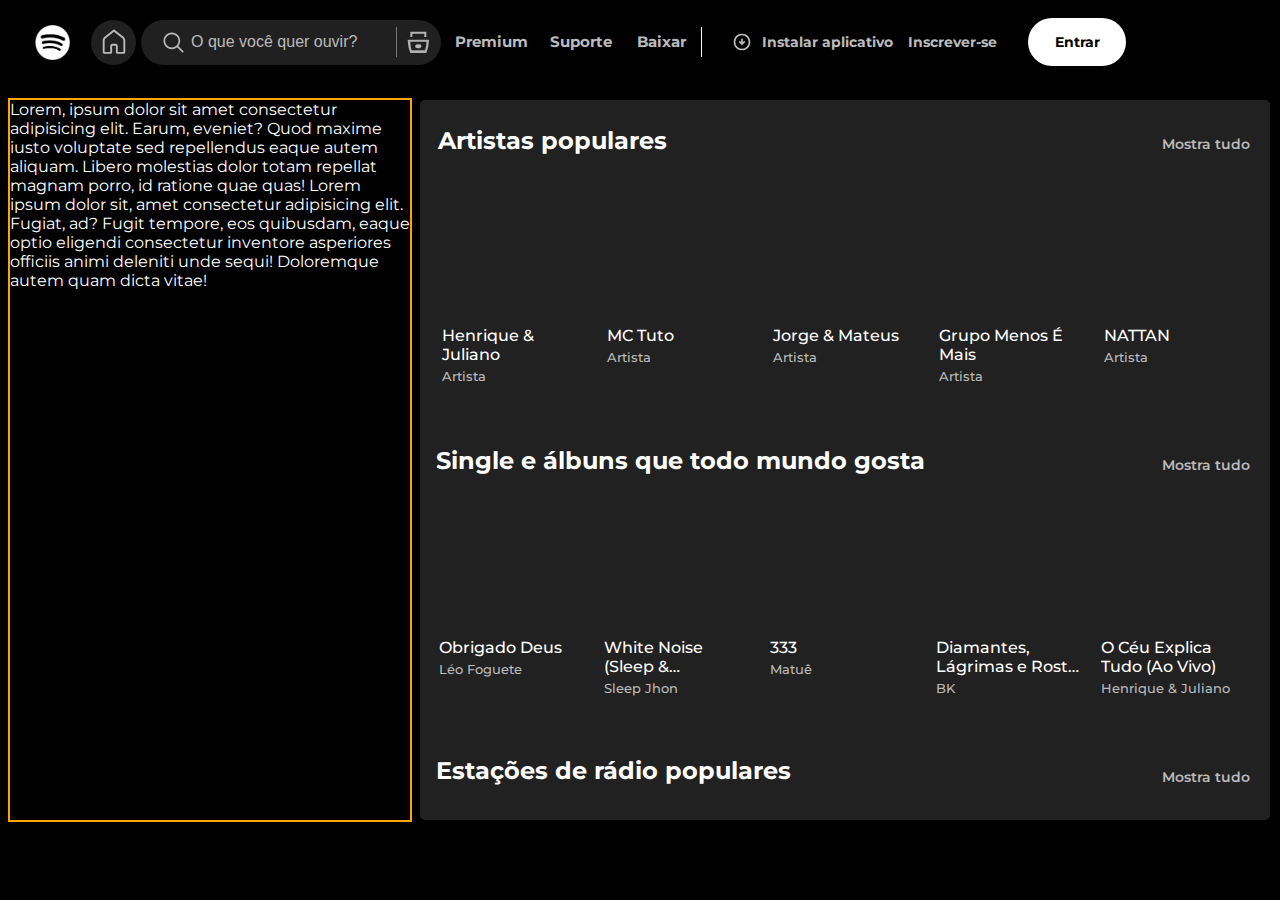
==== index.html @ e7982d40 "feat: delete the tag in header !" ====
<!DOCTYPE html>
<html lang="pt-br">
<head>
    <meta charset="UTF-8">
    <meta name="viewport" content="width=device-width, initial-scale=1.0">
    <title>Spotify Clone</title>
    <link rel="shortcut icon" href="./src/favicon/favicon.ico" type="image/x-icon">
    <link rel="stylesheet" href="./src/css/styles.css">
</head>
<body>
    <!-- <div class="desktop-warning">
        <h1>🚧 Esta página está disponível apenas para dispositivos móveis! 📱</h1>
        <p>Estamos trabalhando para trazer uma versão incrível para telas maiores. Em breve, novidades! 🔥</p>
    </div> -->
    
    <div class="loader hidden" id="loader">
        <span></span>
        <span></span>
        <span></span>
    </div>

    <header class="header" id="header">
        <div class="header_container" id="header_container">
            <div class="logo" id="logo">
                <img class="hori mobile" src="./src/img/icons/logo-spotify.png" alt="">

                    <img class="vert desktop" src="./src/img/icons/logo-landscape.png" alt="">
                <!-- <a href="" id="logo-1">
                    
                </a> -->
            </div>

            <div class="container-2" id="container-2">
                    <div class="mobile search " id="search">
                        <img src="./src/img/icons/search.svg" alt="" id="search-1">
                    </div>

                    <div class="desktop home-search">

                        <div class="box-home">
                            <div class="home">
                                <img class="home-gray" src="./src/img/icons/home-gray.svg" alt="">
                                <img class="home-h" src="./src/img/icons/home-desktop.svg" alt="">
                            </div>
                        </div>

                        <div class="div-search">
                            <img class="search-desktop-gray" src="./src/img/icons/search-desktop-gray.svg" alt="">
                            <img class="search-desktop-h" src="./src/img/icons/search-desktop-hover.svg" alt="">

                            <input type="text" name="" id="" placeholder="O que você quer ouvir?">

                            <div class="hori"></div>

                            <div class="bibliot">
                                <img class="library" src="./src/img/icons/icon.nave-n.svg" alt="">
                                <img class="library-h" src="./src/img/icons/library-desktop-hover.svg" alt="">
                            </div>

                        </div>

                        <div class="span">
                            <span class="s1">Premium</span>
                        </div>

                        <div class="span-1">

                            <span class="s2">Suporte</span>
                        </div>
                        <div class="span-2">
                            <span class="s1">Baixar</span>
                        </div>

                        <div class="divisao"></div>

                        <div class="instalar">
                            <img class="ar1" src="./src/img/icons/arrow_circle_down.svg" alt="">
                            <img class="ar2" src="./src/img/icons/arrow_circle_down_branco.svg" alt="">
                            <span>Instalar aplicativo</span>
                        </div>

                        <div class="inscreve-se">
                            <span class="inscrever">Inscrever-se</span>
                        </div>

                        <div class="box-entrar">

                            <div class="btn-entrar">
                                <button>
                                    <span>Entrar</span>
                                </button>
                            </div>

                        </div>

                        

                    </div>
    
                    <div class="mobile button" id="button">
                        <button>
                            <a href="https://play.google.com/store/search?q=spotify&c=apps" id="button-1">
                                <span id="span">Abrir o app</span>
                            </a>
                        </button>
                    </div>
    
                    <div class="mobile 
                    header_open_closed">
                        <div class="open_closed">
                            <img class="bars-solid" src="./src/img/icons/bars-solid.svg" alt="" id="bars-solid">
                            
                            <img class="hidden" src="./src/img/icons/xmark-solid.svg" alt="" id="xmark-solid">
                        </div>
                    </div>
                </div>
            
            </div>

            

        <nav class="header_nav hidden" id="header_nav">
            <ul class="nav_list">
                <li><a href="#">Entre</a></li>
                <li><a href="#">Inscreva-se</a></li>
                <li>__</li>
                <li class="small"><a href="#">Premium</a></li>
                <li class="small"><a href="#">Ajuda</a></li>
                <li class="small"><a href="#">Baixar</a></li>
                <li class="small"><a href="#">Privacidade</a></li>
                <li class="small"><a href="#">Condições</a></li>
            </ul>
        </nav>
    </header>
    
    <aside class="box-area-1 desktop">
        <div class="sua-biblioteca">

            Lorem, ipsum dolor sit amet consectetur adipisicing elit. Earum, eveniet? Quod maxime iusto voluptate sed repellendus eaque autem aliquam. Libero molestias dolor totam repellat magnam porro, id ratione quae quas!
            Lorem ipsum dolor sit, amet consectetur adipisicing elit. Fugiat, ad? Fugit tempore, eos quibusdam, eaque optio eligendi consectetur inventore asperiores officiis animi deleniti unde sequi! Doloremque autem quam dicta vitae!

        </div>


    </aside>

    <main>
        <div class="premium mobile" id="premium">
            <div class="closed" id="fechar">
                <img src="./src/img/icons/close.svg" alt="">
            </div>
            <h1>Seja Premium</h1>
            <p>Comande sua trilha sonora com músicas sem anúncios. Cancele quando quiser</p>
            <button>
                <span><a href="">Seja Premium</a></span>
            </button>
        </div>

        <section class="box-area-2">

            <section class="section-1" id="section-1">
                <div class="title">
                    <h2 class="h2">Artistas populares</h2>
                    <span class="desktop" id="btn-mostra"><p>Mostra tudo</p></span>                    
                </div>
                
                <div class="first_box" id="first-box-1">
                    
                    <div class="box" id="art-1">
                        <div class="box_img a">
                            <div class="back_img
                            henrique-e-juliano"></div>
                            <div class="btn-play">
                                <div class="play " id="play">
                                    <img src="./src/img/icons/play-solid.svg" alt="">
                                </div>
                            </div>
                        </div>
                        <div class="leg">
                            <span class="span">Henrique & Juliano</span>
                            <span class="p-a desktop">Artista</span>
                        </div>
                        
                    </div>
    
                    <div class="box" id="art-2">
                        <div class="box_img b">
                            <div class="back_img mc-tuto"></div>

                            <div class="btn-play">
                                <div class="play " id="play">
                                    <img src="./src/img/icons/play-solid.svg" alt="">
                                </div>
                            </div>
                        </div>
                        <div class="leg">
                            <div class="leg">
                                <span class="span">MC Tuto</span>
                            <span class="p-a desktop">Artista</span>
                            </div>
                        </div>
                        
                    </div>
    
                    <div class="box" id="art-3">
                        <div class="box_img c">
                            <div class="back_img  jorge-e-mateus"></div>

                            <div class="btn-play">
                                <div class="play " id="play">
                                    <img src="./src/img/icons/play-solid.svg" alt="">
                                </div>
                            </div>
                        </div>
                        <div class="leg">
                            <span class="span">Jorge & Mateus</span>
                        <span class="p-a desktop">Artista</span>
                        </div>
                        
                    </div>
                    <div class="box" id="art-4">
                        <div class="box_img d">
                            <div class="back_img grupo-menos-e-mais"></div>
                            <div class="btn-play">
                                <div class="play " id="play">
                                    <img src="./src/img/icons/play-solid.svg" alt="">
                                </div>
                            </div>
                        </div>
                        <div class="leg">
                            <span class="span">Grupo Menos É Mais</span>
                            <span class="p-a desktop">Artista</span>
                        </div>
                        
                    </div>
    
                    <div class="box" id="art-5">
                        <div class="box_img e">
                            <div class="back_img nattan"></div>

                            <div class="btn-play">
                                <div class="play " id="play">
                                    <img src="./src/img/icons/play-solid.svg" alt="">
                                </div>
                            </div>
                        </div>
                        <div class="leg">
                            <span class="span">NATTAN</span>
                            <span class="p-a desktop">Artista</span>
                        </div>
                        
                    </div>
    
                    <div class="box mobile" id="art-6">
                        <div class="box_img">
                            <div class="back_img matheus-e-kauan"></div>
                        </div>
                        <span class="span">Matheus & Kauan</span>
                    </div>
    
                    <div class="mobile box" id="art-7">
                        <div class="box_img">
                            
                            <div class="back_img  ze-neto-e-cristiano"></div>
                            
                        </div>
                        <span class="span">Zé Neto & Cristiano</span>
                    </div>
    
                    <div class="mobile box" id="art-8">
                        <div class="box_img">
    
                            <div class="back_img oruam"></div>
                            
                        </div>
                        <span class="span">Oruam</span>
                    </div>
    
                    <div class="box" id="art-9">
                        <div class="box_img">
                            <div class="back_img  murilo-huff"></div>
                        </div>
                        <span class="span">Murilo Huff</span>
                    </div>
    
                    <div class="box" id="art-10">
                        <div class="box_img">
                            <div class="back_img  hugo-e-guilherme"></div>
                        </div>
                        <span class="span">Hugo & Guilherme</span>
                    </div>
    
                    <div class="box" id="art-11">
                        <div class="box_img">
                            <div class="back_img  gusttavo-lima"></div>
                        </div>
                        <span class="span">Gusttavo Lima</span>
                    </div>
    
                    <div class="box" id="art-12">
                        <div class="box_img">
                            <div class="back_img  leo-foguete"></div>
                        </div>
                        <span class="span">Léo Foguete</span>
                    </div>
    
                    <div class="box" id="art-13">
                        <div class="box_img">
                            <div class="back_img  mc-luuky"></div>
                        </div>
                        <span class="span">MC LUUKY</span>
                    </div>
    
                    <div class="box" id="art-14">
                        <div class="box_img">
                            <div class="back_img  nilo"></div>
                        </div>
                        <span class="span">Nilo</span>
                    </div>
    
                    <div class="box " id="art-15">
                        <div class="box_img">
                            <div class="back_img  luan-pereira"></div>
                        </div>
                        <span class="span">Luan Pereira</span>
                    </div>
                   
                    <div class="box" id="art-16">
                        <div class="box_img">
                            <div class="back_img  guilherme-e-benuto"></div>
                        </div>
                        <span class="span">Guilherme & Benuto</span>
                    </div>
    
                    <div class="box" id="art-17">
                        <div class="box_img">
                            <div class="back_img  marilia-mendonca"></div>
                        </div>
                        <span class="span">Marília Mendonça</span>
                    </div>
                    
                    <div class="box" id="art-18">
                        <div class="box_img">
                            <div class="back_img gustavo-mioto"></div>
                        </div>
                        <span class="span">Gustavo Mioto</span>
                    </div>
                    
                    <div class="box" id="art-19">
                        <div class="box_img">
                            <div class="back_img  henry-freitas"></div>
                        </div>
                        <span class="span">Henry Freitas</span>
                    </div>
                    
                    <div class="box" id="art-20">
                        <div class="box_img">
                            <div class="back_img  wesley-safadao"></div>
                        </div>
                        <span class="span">Wesley Safadão</span>
                    </div>
    
                </div>
            </section>
    
            <section class="section-clip-1 hidden" id="section-clip-1">
                <div class="box_music_first">
                    <div class="box_music hidden" id="artist-1">
                        <iframe style="border-radius:12px" src="https://open.spotify.com/embed/artist/3p7PcrEHaaKLJnPUGOtRlT?utm_source=generator" width="100%" height="352" frameBorder="0" allowfullscreen="" allow="autoplay; clipboard-write; encrypted-media; fullscreen; picture-in-picture" loading="lazy"></iframe>
                    </div>
                    <div class="box_music hidden" id="artist-2">
                        <iframe style="border-radius:12px" src="https://open.spotify.com/embed/artist/6aoGgTKGqtsjj48ymcNs4Z?utm_source=generator" width="100%" height="352" frameBorder="0" allowfullscreen="" allow="autoplay; clipboard-write; encrypted-media; fullscreen; picture-in-picture" loading="lazy"></iframe>
                    </div>
                    <div class="box_music hidden" id="artist-3">
                        <iframe style="border-radius:12px" src="https://open.spotify.com/embed/artist/1elUiq4X7pxej6FRlrEzjM?utm_source=generator" width="100%" height="352" frameBorder="0" allowfullscreen="" allow="autoplay; clipboard-write; encrypted-media; fullscreen; picture-in-picture" loading="lazy"></iframe>
                    </div>
                    <div class="box_music hidden" id="artist-4">
                        <iframe style="border-radius:12px" src="https://open.spotify.com/embed/artist/6vTqEFbTtTRJsuIpzZgjxi?utm_source=generator" width="100%" height="352" frameBorder="0" allowfullscreen="" allow="autoplay; clipboard-write; encrypted-media; fullscreen; picture-in-picture" loading="lazy"></iframe>
                    </div>
                    <div class="box_music hidden" id="artist-5">
                        <iframe style="border-radius:12px" src="https://open.spotify.com/embed/artist/1SXhEXzOTF7YeuQX59m7pT?utm_source=generator" width="100%" height="352" frameBorder="0" allowfullscreen="" allow="autoplay; clipboard-write; encrypted-media; fullscreen; picture-in-picture" loading="lazy"></iframe>
                    </div>
                    <div class="box_music hidden" id="artist-6">
                        <iframe style="border-radius:12px" src="https://open.spotify.com/embed/artist/2Z0lRIqr997lIUiPtrpKCr?utm_source=generator" width="100%" height="352" frameBorder="0" allowfullscreen="" allow="autoplay; clipboard-write; encrypted-media; fullscreen; picture-in-picture" loading="lazy"></iframe>
                    </div>
                    <div class="box_music hidden" id="artist-7">
                        <iframe style="border-radius:12px" src="https://open.spotify.com/embed/artist/487N2T9nIPEHrlTZLL3SQs?utm_source=generator" width="100%" height="352" frameBorder="0" allowfullscreen="" allow="autoplay; clipboard-write; encrypted-media; fullscreen; picture-in-picture" loading="lazy"></iframe>
                    </div>
                    <div class="box_music hidden" id="artist-8">
                        <iframe style="border-radius:12px" src="https://open.spotify.com/embed/artist/4yGgbQJMq9orWypwqtdzYT?utm_source=generator" width="100%" height="352" frameBorder="0" allowfullscreen="" allow="autoplay; clipboard-write; encrypted-media; fullscreen; picture-in-picture" loading="lazy"></iframe>
                    </div>
                    <div class="box_music hidden" id="artist-9">
                        <iframe style="border-radius:12px" src="https://open.spotify.com/embed/artist/3hq7WoPJsrRP0KMSLhUgRz?utm_source=generator" width="100%" height="352" frameBorder="0" allowfullscreen="" allow="autoplay; clipboard-write; encrypted-media; fullscreen; picture-in-picture" loading="lazy"></iframe>
                    </div>
                    <div class="box_music hidden" id="artist-10">
                        <iframe style="border-radius:12px" src="https://open.spotify.com/embed/artist/1LIuN7ov1IBQDdLsU83ojl?utm_source=generator" width="100%" height="352" frameBorder="0" allowfullscreen="" allow="autoplay; clipboard-write; encrypted-media; fullscreen; picture-in-picture" loading="lazy"></iframe>
                    </div>
                    <div class="box_music hidden" id="artist-11">
                        <iframe style="border-radius:12px" src="https://open.spotify.com/embed/artist/7MiDcPa6UiV3In7lIM71IN?utm_source=generator" width="100%" height="352" frameBorder="0" allowfullscreen="" allow="autoplay; clipboard-write; encrypted-media; fullscreen; picture-in-picture" loading="lazy"></iframe>
                    </div>
                    <div class="box_music hidden" id="artist-12">
                        <iframe style="border-radius:12px" src="https://open.spotify.com/embed/artist/1DuBkL1pAgaZQHXKPiVr08?utm_source=generator" width="100%" height="352" frameBorder="0" allowfullscreen="" allow="autoplay; clipboard-write; encrypted-media; fullscreen; picture-in-picture" loading="lazy"></iframe>
                    </div>
                    <div class="box_music hidden" id="artist-13">
                        <iframe style="border-radius:12px" src="https://open.spotify.com/embed/artist/70jpkgy5oGT4YjaGFpCpk7?utm_source=generator" width="100%" height="352" frameBorder="0" allowfullscreen="" allow="autoplay; clipboard-write; encrypted-media; fullscreen; picture-in-picture" loading="lazy"></iframe>
                    </div>
                    <div class="box_music hidden" id="artist-14">
                        <iframe style="border-radius:12px" src="https://open.spotify.com/embed/artist/5uD6uRKj2xYxpqx8bscaco?utm_source=generator" width="100%" height="352" frameBorder="0" allowfullscreen="" allow="autoplay; clipboard-write; encrypted-media; fullscreen; picture-in-picture" loading="lazy"></iframe>
                    </div>
                    <div class="box_music hidden" id="artist-15">
                        <iframe style="border-radius:12px" src="https://open.spotify.com/embed/artist/5kVgcCdPbeUwxBqWxi2Ktl?utm_source=generator" width="100%" height="352" frameBorder="0" allowfullscreen="" allow="autoplay; clipboard-write; encrypted-media; fullscreen; picture-in-picture" loading="lazy"></iframe>
                    </div>
                    <div class="box_music hidden" id="artist-16">
                        <iframe style="border-radius:12px" src="https://open.spotify.com/embed/artist/6m6e7D2TnV0aYMllFFwMxu?utm_source=generator" width="100%" height="352" frameBorder="0" allowfullscreen="" allow="autoplay; clipboard-write; encrypted-media; fullscreen; picture-in-picture" loading="lazy"></iframe>
                    </div>
                    <div class="box_music hidden" id="artist-17">
                        <iframe style="border-radius:12px" src="https://open.spotify.com/embed/artist/1yR65psqiazQpeM79CcGh8?utm_source=generator" width="100%" height="352" frameBorder="0" allowfullscreen="" allow="autoplay; clipboard-write; encrypted-media; fullscreen; picture-in-picture" loading="lazy"></iframe>
                    </div>
                    <div class="box_music hidden" id="artist-18">
                        <iframe style="border-radius:12px" src="https://open.spotify.com/embed/artist/1X6ORK7IekgmyjV6IFPszP?utm_source=generator" width="100%" height="352" frameBorder="0" allowfullscreen="" allow="autoplay; clipboard-write; encrypted-media; fullscreen; picture-in-picture" loading="lazy"></iframe>
                    </div>
                    
                    <div class="box_music hidden" id="artist-19">
                        <iframe style="border-radius:12px" src="https://open.spotify.com/embed/artist/6wduHvHCH5QZtWs6ULilDM?utm_source=generator" width="100%" height="352" frameBorder="0" allowfullscreen="" allow="autoplay; clipboard-write; encrypted-media; fullscreen; picture-in-picture" loading="lazy"></iframe>
                    </div>
                    <div class="box_music hidden" id="artist-20">
                        <iframe style="border-radius:12px" src="https://open.spotify.com/embed/artist/1AL2GKpmRrKXkYIcASuRFa?utm_source=generator" width="100%" height="352" frameBorder="0" allowfullscreen="" allow="autoplay; clipboard-write; encrypted-media; fullscreen; picture-in-picture" loading="lazy"></iframe>
                    </div>
                </div>
            </section>
    
            <section class="section-2" id="section-2">
                <div class="title">
                    <h2 class="h2">Single e álbuns que todo mundo gosta</h2>
                    <span class="desktop" id="btn-mostra">
                        <p>Mostra tudo</p>
                    </span>                    
                </div>
    
                <div class="first_box">
                    <div class="box" id="box_albuns-1">
                        <div class="box_img a1">
                            <div class="back_img bg_albuns-1"></div>
                            <div class="btn-play">
                                <div class="play " id="play">
                                    <img src="./src/img/icons/play-solid.svg" alt="">
                                </div>
                            </div>
                        </div>
                        <div class="leg">
                            <span class="span">Obrigado Deus</span>
                            <span class="p-a desktop">Léo Foguete</span>
                        </div>
                        
                    </div>
    
                    <div class="box" id="box_albuns-2">
                        <div class="box_img a2">
                            <div class="back_img bg_albuns-2"></div>
                            <div class="btn-play">
                                <div class="play " id="play">
                                    <img src="./src/img/icons/play-solid.svg" alt="">
                                </div>
                            </div>
                        </div>
                        <div class="leg">
                            <span class="span">White Noise (Sleep & Relaxation Sounds)</span>
                            <span class="p-a desktop">Sleep Jhon</span>
                        </div>
                        
                    </div>
    
                    <div class="box " id="box_albuns-3">
                        <div class="box_img a3">
                            <div class="back_img bg_albuns-3"></div>
                            <div class="btn-play">
                                <div class="play " id="play">
                                    <img src="./src/img/icons/play-solid.svg" alt="">
                                </div>
                            </div>
                        </div>
                        <div class="leg">
                            <span class="span">333</span>
                            <span class="p-a desktop">Matuê</span>
                        </div>
                        
                    </div>
    
                    <div class="box" id="box_albuns-4">
                        <div class="box_img a4">
                            <div class="back_img bg_albuns-4"></div>
                            <div class="btn-play">
                                <div class="play " id="play">
                                    <img src="./src/img/icons/play-solid.svg" alt="">
                                </div>
                            </div>
                        </div>
                        <div class="leg">
                            <span class="span">Diamantes, Lágrimas e Rostos para...</span>
                            <span class="p-a desktop">BK</span>
                        </div>
                        
                    </div>
    
                    <div class="box" id="box_albuns-5">
                        <div class="box_img a5">
                            <div class="back_img bg_albuns-5"></div>
                            <div class="btn-play">
                                <div class="play " id="play">
                                    <img src="./src/img/icons/play-solid.svg" alt="">
                                </div>
                            </div>
                        </div>
                        <div class="leg">
                            <span class="span">O Céu Explica Tudo (Ao Vivo)</span>
                            <span class="p-a desktop">Henrique & Juliano</span>
                        </div>
                        
                    </div>
    
                    <div class="box" id="box_albuns-6">
                        <div class="box_img">
                            <div class="back_img bg_albuns-6"></div>
                        </div>

                        <span class="span">Check-In (Ao Vivo)</span>
                    </div>
    
                    <div class=" box" id="box_albuns-7">
                        <div class="box_img">
                            <div class="back_img bg_albuns-7"></div>
                        </div>
                        <span class="span">Oh Garota Eu Quero Você Só Pra Mim</span>
                    </div>
    
                    <div class=" box" id="box_albuns-8">
                        <div class="box_img">
                            <div class="back_img bg_albuns-8"></div>
                        </div>
                        <span class="span">Fui Mlk</span>
                    </div>
    
                    <div class=" box" id="box_albuns-9">
                        <div class="box_img">
                            <div class="back_img bg_albuns-9"></div>
                        </div>
                        <span class="span">NUME</span>
                    </div>
    
                    <div class="box" id="box_albuns-10">
                        <div class="box_img">
                            <div class="back_img bg_albuns-10"></div>
                        </div>
                        <span class="span">Churrasquinho 3 (Ao Vivo)</span>
                    </div>
    
                    <div class="box" id="box_albuns-11">
                        <div class="box_img">
                            <div class="back_img bg_albuns-11"></div>
                        </div>
                        <span class="span">Toca Que Eu Quero Ouvir</span>
                    </div>
    
                    <div class="box" id="box_albuns-12">
                        <div class="box_img">
                            <div class="back_img bg_albuns-12"></div>
                        </div>
                        <span  class="span">Nada Como um Dia Após o Outro Dia,...</span>
                    </div>
    
                    <div class="box" id="box_albuns-13">
                        <div class="box_img">
                            <div class="back_img bg_albuns-13"></div>
                        </div>
                        <span class="span">DeBÍ TiRAR MáS FOToS</span>
                    </div>
    
                    <div class="box" id="box_albuns-14">
                        <div class="box_img">
                            <div class="back_img bg_albuns-14"></div>
                        </div>
                        <span class="span">HIT ME HARD AND SOFT</span>
                    </div>
    
                    <div class="box" id="box_albuns-15">
                        <div class="box_img">
                            <div class="back_img bg_albuns-15"></div>
                        </div>
                        <span class="span">Barbie</span>
                    </div>
    
                    <div class="box" id="box_albuns-16">
                        <div class="box_img">
                            <div class="back_img bg_albuns-16"></div>
                        </div>
                        <span class="span">Embaixador<br> Acústico - Ao Vivo</span>
                    </div>
    
                    <div class="box" id="box_albuns-17">
                        <div class="box_img">
                            <div class="back_img bg_albuns-17"></div>
                        </div>
                        <span class="span">Ensaios Da Anitta</span>
                    </div>
    
                    <div class="box" id="box_albuns-18">
                        <div class="box_img">
                            <div class="back_img bg_albuns-18"></div>
                        </div>
                        <span class="span">Arrocha Safadão</span>
                    </div>
    
                    <div class="box" id="box_albuns-19">
                        <div class="box_img">
                            <div class="back_img bg_albuns-19"></div>
                        </div>
                        <span class="span">Resenha do Arrocha</span>
                    </div>
    
                </div>
            </section>
    
            <section class="section-clip-2 hidden" id="section-clip-2">
                <div class="box_music_first">
                    <div class="box_music hidden" id="album-1">
                        <iframe src="https://open.spotify.com/embed/album/4RjOODnT7VzuwMJQk7apEG?utm_source=generator" height="700" frameBorder="0" allowfullscreen="" allow="autoplay; clipboard-write; encrypted-media; fullscreen; picture-in-picture" loading="lazy"></iframe>
                    </div>
    
                    <div class="box_music hidden" id="album-2">
                        <iframe style="border-radius:12px" src="https://open.spotify.com/embed/album/0XyeA6udE98G42ZRUxOmOK?utm_source=generator" width="100%" height="352" frameBorder="0" allowfullscreen="" allow="autoplay; clipboard-write; encrypted-media; fullscreen; picture-in-picture" loading="lazy"></iframe>
                    </div>
    
                    <div class="box_music hidden" id="album-3">
                        <iframe style="border-radius:12px" src="https://open.spotify.com/embed/album/5CP84pfi4AFe95UTACFWrk?utm_source=generator" width="100%" height="352" frameBorder="0" allowfullscreen="" allow="autoplay; clipboard-write; encrypted-media; fullscreen; picture-in-picture" loading="lazy"></iframe>
                    </div>
    
                    <div class="box_music hidden" id="album-4">
                        <iframe style="border-radius:12px" src="https://open.spotify.com/embed/album/5FVM8teszzq7kZyIjkI4Vu?utm_source=generator" width="100%" height="352" frameBorder="0" allowfullscreen="" allow="autoplay; clipboard-write; encrypted-media; fullscreen; picture-in-picture" loading="lazy"></iframe>
                    </div>
    
                    <div class="box_music hidden" id="album-5">
                        <iframe style="border-radius:12px" src="https://open.spotify.com/embed/album/6UuPk9eKMZBEr0HizvV2Wy?utm_source=generator" width="100%" height="352" frameBorder="0" allowfullscreen="" allow="autoplay; clipboard-write; encrypted-media; fullscreen; picture-in-picture" loading="lazy"></iframe>
                    </div>
    
                    <div class="box_music hidden" id="album-6">
                        <iframe style="border-radius:12px" src="https://open.spotify.com/embed/album/5Cs1VjhgG8FmA5rv5iXe3r?utm_source=generator" width="100%" height="352" frameBorder="0" allowfullscreen="" allow="autoplay; clipboard-write; encrypted-media; fullscreen; picture-in-picture" loading="lazy"></iframe>
                    </div>
    
                    <div class="box_music hidden" id="album-7">
                        <iframe style="border-radius:12px" src="https://open.spotify.com/embed/album/4VCtYF2JYey5SeGpXkgGkR?utm_source=generator" width="100%" height="352" frameBorder="0" allowfullscreen="" allow="autoplay; clipboard-write; encrypted-media; fullscreen; picture-in-picture" loading="lazy"></iframe>
                    </div>
    
                    <div class="box_music hidden" id="album-8">
                        <iframe style="border-radius:12px" src="https://open.spotify.com/embed/album/7mEKSrjUwJjp4QaZD8fp8r?utm_source=generator" width="100%" height="352" frameBorder="0" allowfullscreen="" allow="autoplay; clipboard-write; encrypted-media; fullscreen; picture-in-picture" loading="lazy"></iframe>
                    </div>
    
                    <div class="box_music hidden" id="album-9">
                        <iframe style="border-radius:12px" src="https://open.spotify.com/embed/album/4ZfyJI6J8VFXPgeAVVn1Fm?utm_source=generator" width="100%" height="352" frameBorder="0" allowfullscreen="" allow="autoplay; clipboard-write; encrypted-media; fullscreen; picture-in-picture" loading="lazy"></iframe>
                    </div>
    
                    <div class="box_music hidden" id="album-10">
                        <iframe style="border-radius:12px" src="https://open.spotify.com/embed/album/4o4fRzbvBpmoiSpkr68mmC?utm_source=generator" width="100%" height="352" frameBorder="0" allowfullscreen="" allow="autoplay; clipboard-write; encrypted-media; fullscreen; picture-in-picture" loading="lazy"></iframe>
                    </div>
    
                    <div class="box_music hidden" id="album-11">
                        <iframe style="border-radius:12px" src="https://open.spotify.com/embed/album/1FN14esKWwt7bRRrdWDOHW?utm_source=generator" width="100%" height="352" frameBorder="0" allowfullscreen="" allow="autoplay; clipboard-write; encrypted-media; fullscreen; picture-in-picture" loading="lazy"></iframe>
                    </div>
    
                    <div class="box_music hidden" id="album-12">
                        <iframe style="border-radius:12px" src="https://open.spotify.com/embed/album/4HcPzKyKVtcZCwJgesoZWn?utm_source=generator" width="100%" height="352" frameBorder="0" allowfullscreen="" allow="autoplay; clipboard-write; encrypted-media; fullscreen; picture-in-picture" loading="lazy"></iframe>
                    </div>
    
                    <div class="box_music hidden" id="album-13">
                        <iframe style="border-radius:12px" src="https://open.spotify.com/embed/album/5K79FLRUCSysQnVESLcTdb?utm_source=generator" width="100%" height="352" frameBorder="0" allowfullscreen="" allow="autoplay; clipboard-write; encrypted-media; fullscreen; picture-in-picture" loading="lazy"></iframe>
                    </div>
    
                    <div class="box_music hidden" id="album-14">
                        <iframe style="border-radius:12px" src="https://open.spotify.com/embed/album/7aJuG4TFXa2hmE4z1yxc3n?utm_source=generator" width="100%" height="352" frameBorder="0" allowfullscreen="" allow="autoplay; clipboard-write; encrypted-media; fullscreen; picture-in-picture" loading="lazy"></iframe>
                    </div>
    
                    <div class="box_music hidden" id="album-15">
                        <iframe style="border-radius:12px" src="https://open.spotify.com/embed/album/6MNtIXqAF51SJfAyETEtjL?utm_source=generator" width="100%" height="352" frameBorder="0" allowfullscreen="" allow="autoplay; clipboard-write; encrypted-media; fullscreen; picture-in-picture" loading="lazy"></iframe>
                    </div>
    
                    <div class="box_music hidden" id="album-16">
                        <iframe style="border-radius:12px" src="https://open.spotify.com/embed/album/3c1EWuqoXW71z03rvyogVr?utm_source=generator" width="100%" height="352" frameBorder="0" allowfullscreen="" allow="autoplay; clipboard-write; encrypted-media; fullscreen; picture-in-picture" loading="lazy"></iframe>
                    </div>
    
                    <div class="box_music hidden" id="album-17">
                        <iframe style="border-radius:12px" src="https://open.spotify.com/embed/album/1h9SJU080omTqqqDf68qc9?utm_source=generator" width="100%" height="352" frameBorder="0" allowfullscreen="" allow="autoplay; clipboard-write; encrypted-media; fullscreen; picture-in-picture" loading="lazy"></iframe>
                    </div>
    
                    <div class="box_music hidden" id="album-18">
                        <iframe style="border-radius:12px" src="https://open.spotify.com/embed/album/4dmdQ4uriuehLMFwY6SAKQ?utm_source=generator" width="100%" height="352" frameBorder="0" allowfullscreen="" allow="autoplay; clipboard-write; encrypted-media; fullscreen; picture-in-picture" loading="lazy"></iframe>
                    </div>
    
                    <div class="box_music hidden" id="album-19">
                        <iframe style="border-radius:12px" src="https://open.spotify.com/embed/album/6GvpJLmtqRLBoxbslhZNPt?utm_source=generator" width="100%" height="352" frameBorder="0" allowfullscreen="" allow="autoplay; clipboard-write; encrypted-media; fullscreen; picture-in-picture" loading="lazy"></iframe>
                    </div>
    
                </div>
    
            </section>
    
            <section class="section-3" id="section-3">
                <div class="title">
                    <h2 class="h2">Estações de rádio populares</h2>
                    <span class="desktop" id="btn-mostra">
                        <p>Mostra tudo</p>
                    </span>                    
                </div>
                
                <div class="first_box">
    
                    <div class="box" id="radio-1">
                        <div class="box_img b1">
                            <div class="back_img bg_radio-1"></div>
                            <div class="btn-play">
                                <div class="play " id="play">
                                    <img src="./src/img/icons/play-solid.svg" alt="">
                                </div>
                            </div>
                        </div>
                        <span class="span">Rádio de Hugo & Guilherme</span>
                    </div>
    
                    <div class="box" id="radio-2">
                        <div class="box_img b2">
                            <div class="back_img bg_radio-2"></div>
                            <div class="btn-play">
                                <div class="play " id="play">
                                    <img src="./src/img/icons/play-solid.svg" alt="">
                                </div>
                            </div>
                        </div>
                        <span class="span">Rádio de Jorge & Mateus</span>
                    </div>
    
                    <div class="box" id="radio-3">
                        <div class="box_img b3">
                            <div class="back_img bg_radio-3"></div>
                            <div class="btn-play">
                                <div class="play " id="play">
                                    <img src="./src/img/icons/play-solid.svg" alt="">
                                </div>
                            </div>
                        </div>
                        <span class="span">Rádio de Charlie Brown Jr.</span>
                    </div>
    
                    <div class="box" id="radio-4">
                        <div class="box_img b4">
                            <div class="back_img bg_radio-4"></div>
                            <div class="btn-play">
                                <div class="play " id="play">
                                    <img src="./src/img/icons/play-solid.svg" alt="">
                                </div>
                            </div>
                        </div>
                        <span class="span">Rádio de Gusttavo Lima</span>
                    </div>
    
                    <div class="box" id="radio-5">
                        <div class="box_img b5">
                            <div class="back_img bg_radio-5"></div>
                            <div class="btn-play">
                                <div class="play " id="play">
                                    <img src="./src/img/icons/play-solid.svg" alt="">
                                </div>
                            </div>
                        </div>
                        <span class="span">Rádio de MC Tuto</span>
                    </div>
    
                    <div class="box" id="radio-6">
                        <div class="box_img">
                            <div class="back_img bg_radio-6"></div>
                        </div>
                        <span class="span">Rádio de Zé Felipe</span>
                    </div>
    
                    <div class="box" id="radio-7">
                        <div class="box_img">
                            <div class="back_img bg_radio-7"></div>
                        </div>
                        <span class="span">Rádio da Luana Prado</span>
                    </div>
                    
                    <div class="box" id="radio-8">
                        <div class="box_img">
                            <div class="back_img bg_radio-8"></div>
                        </div>
                        <span class="span">Rádio de Nuzio Medeiros</span>
                    </div>
    
                    <div class="box" id="radio-9">
                        <div class="box_img">
                            <div class="back_img bg_radio-9"></div>
                        </div>
                        <span class="span">Rádio de Henrique & Juliano</span>
                    </div>
    
                    <div class="box" id="radio-10">
                        <div class="box_img">
                            <div class="back_img bg_radio-10"></div>
                        </div>
                        <span class="span">Rádio de Cleyton & Romário</span>
                    </div>
    
                    <div class="box" id="radio-11">
                        <div class="box_img">
                            <div class="back_img bg_radio-11"></div>
                        </div>
                        <span class="span">Rádio de Zé Neto & Cristiano</span>
                    </div>
    
                    <div class="box" id="radio-12">
                        <div class="box_img">
                            <div class="back_img bg_radio-12"></div>
                        </div>
                        <span class="span">Rádio de Bruno & Marrone</span>
                    </div>
    
                    <div class="box" id="radio-13">
                        <div class="box_img">
                            <div class="back_img bg_radio-13"></div>
                        </div>
                        <span class="span">Rádio de Bruno Mars</span>
                    </div>
    
                    <div class="box" id="radio-14">
                        <div class="box_img">
                            <div class="back_img bg_radio-14"></div>
                        </div>
                        <span class="span">Rádio de Coldplay</span>
                    </div>
    
                    <div class="box" id="radio-15">
                        <div class="box_img">
                            <div class="back_img bg_radio-15"></div>
                        </div>
                        <span class="span">Rádio de Marília Mendonça</span>
                    </div>
    
                    <div class="box" id="radio-16">
                        <div class="box_img">
                            <div class="back_img bg_radio-16"></div>
                        </div>
                        <span class="span">Rádio de Luísa Sonza</span>
                    </div>
    
                    <div class="box" id="radio-17">
                        <div class="box_img">
                            <div class="back_img bg_radio-17"></div>
                        </div>
                        <span class="span">Rádio de Henry Freitas</span>
                    </div>
    
                    <div class="box" id="radio-18">
                        <div class="box_img">
                            <div class="back_img bg_radio-18"></div>
                        </div>
                        <span class="span">Rádio de Hungria</span>
                    </div>
    
                    <div class="box" id="radio-19">
                        <div class="box_img">
                            <div class="back_img bg_radio-19"></div>
                        </div>
                        <span class="span">Rádio de Anitta</span>
                    </div>
    
                    <div class="box" id="radio-20">
                        <div class="box_img">
                            <div class="back_img bg_radio-20"></div>
                        </div>
                        <span class="span">Rádio de Simone Mendes</span>
                    </div>
    
                </div>
    
            </section>
    
            <section class="section-clip-3 hidden" id="section-clip-3">
                <div class="box_music_first">
                    <div class="box_music hidden" id="box-radio-1">
                        <iframe style="border-radius:12px" src="https://open.spotify.com/embed/playlist/37i9dQZF1E4yRsT3vXibOV?utm_source=generator" width="100%" height="352" frameBorder="0" allowfullscreen="" allow="autoplay; clipboard-write; encrypted-media; fullscreen; picture-in-picture" loading="lazy"></iframe>
                    </div>
    
                    <div class="box_music hidden" id="box-radio-2">
                        <iframe style="border-radius:12px" src="https://open.spotify.com/embed/playlist/37i9dQZF1E4BSNvda1JTNu?utm_source=generator" width="100%" height="352" frameBorder="0" allowfullscreen="" allow="autoplay; clipboard-write; encrypted-media; fullscreen; picture-in-picture" loading="lazy"></iframe>
                    </div>
    
                    <div class="box_music hidden" id="box-radio-3">
                        <iframe style="border-radius:12px" src="https://open.spotify.com/embed/playlist/37i9dQZF1E4oAyYponYvIe?utm_source=generator" width="100%" height="352" frameBorder="0" allowfullscreen="" allow="autoplay; clipboard-write; encrypted-media; fullscreen; picture-in-picture" loading="lazy"></iframe>
                    </div>
    
                    <div class="box_music hidden" id="box-radio-4">
                        <iframe style="border-radius:12px" src="https://open.spotify.com/embed/playlist/37i9dQZF1E4vyndvGUp4dP?utm_source=generator" width="100%" height="352" frameBorder="0" allowfullscreen="" allow="autoplay; clipboard-write; encrypted-media; fullscreen; picture-in-picture" loading="lazy"></iframe>
                    </div>
    
                    <div class="box_music hidden" id="box-radio-5">
                        <iframe style="border-radius:12px" src="https://open.spotify.com/embed/playlist/37i9dQZF1E4vBpx0Xzo36y?utm_source=generator" width="100%" height="352" frameBorder="0" allowfullscreen="" allow="autoplay; clipboard-write; encrypted-media; fullscreen; picture-in-picture" loading="lazy"></iframe>
                    </div>
    
                    <div class="box_music hidden" id="box-radio-6">
                        <iframe style="border-radius:12px" src="https://open.spotify.com/embed/playlist/37i9dQZF1E4DnYuxCOZpxl?utm_source=generator" width="100%" height="352" frameBorder="0" allowfullscreen="" allow="autoplay; clipboard-write; encrypted-media; fullscreen; picture-in-picture" loading="lazy"></iframe>
                    </div>
    
                    <div class="box_music hidden" id="box-radio-7">
                        <iframe style="border-radius:12px" src="https://open.spotify.com/embed/playlist/37i9dQZF1E4CKbVFrOVjvq?utm_source=generator" width="100%" height="352" frameBorder="0" allowfullscreen="" allow="autoplay; clipboard-write; encrypted-media; fullscreen; picture-in-picture" loading="lazy"></iframe>
                    </div>
    
                    <div class="box_music hidden" id="box-radio-8">
                        <iframe style="border-radius:12px" src="https://open.spotify.com/embed/playlist/37i9dQZF1E4wUxUdqnUJS7?utm_source=generator" width="100%" height="352" frameBorder="0" allowfullscreen="" allow="autoplay; clipboard-write; encrypted-media; fullscreen; picture-in-picture" loading="lazy"></iframe>
                    </div>
    
                    <div class="box_music hidden" id="box-radio-9">
                        <iframe style="border-radius:12px" src="https://open.spotify.com/embed/playlist/37i9dQZF1E4zSKKxLmC9qB?utm_source=generator" width="100%" height="352" frameBorder="0" allowfullscreen="" allow="autoplay; clipboard-write; encrypted-media; fullscreen; picture-in-picture" loading="lazy"></iframe>
                    </div>
    
                    <div class="box_music hidden" id="box-radio-10">
                        <iframe style="border-radius:12px" src="https://open.spotify.com/embed/playlist/37i9dQZF1E4lAlOFnkvHA7?utm_source=generator" width="100%" height="352" frameBorder="0" allowfullscreen="" allow="autoplay; clipboard-write; encrypted-media; fullscreen; picture-in-picture" loading="lazy"></iframe>
                    </div>
    
                    <div class="box_music hidden" id="box-radio-11">
                        <iframe style="border-radius:12px" src="https://open.spotify.com/embed/playlist/37i9dQZF1E4l1kMHk9zHOT?utm_source=generator" width="100%" height="352" frameBorder="0" allowfullscreen="" allow="autoplay; clipboard-write; encrypted-media; fullscreen; picture-in-picture" loading="lazy"></iframe>
                    </div>
    
                    <div class="box_music hidden" id="box-radio-12">
                        <iframe style="border-radius:12px" src="https://open.spotify.com/embed/playlist/37i9dQZF1E4mudhb5dotTb?utm_source=generator" width="100%" height="352" frameBorder="0" allowfullscreen="" allow="autoplay; clipboard-write; encrypted-media; fullscreen; picture-in-picture" loading="lazy"></iframe>
                    </div>
    
                    <div class="box_music hidden" id="box-radio-13">
                        <iframe style="border-radius:12px" src="https://open.spotify.com/embed/playlist/37i9dQZF1E4vTHVDH1FT3Y?utm_source=generator" width="100%" height="352" frameBorder="0" allowfullscreen="" allow="autoplay; clipboard-write; encrypted-media; fullscreen; picture-in-picture" loading="lazy"></iframe>
                    </div>
    
                    <div class="box_music hidden" id="box-radio-14">
                        <iframe style="border-radius:12px" src="https://open.spotify.com/embed/playlist/37i9dQZF1E4FhRRLh0mmxG?utm_source=generator" width="100%" height="352" frameBorder="0" allowfullscreen="" allow="autoplay; clipboard-write; encrypted-media; fullscreen; picture-in-picture" loading="lazy"></iframe>
                    </div>
    
                    <div class="box_music hidden" id="box-radio-15">
                        <iframe style="border-radius:12px" src="https://open.spotify.com/embed/playlist/37i9dQZF1E4C0k9XFJ7Ykt?utm_source=generator" width="100%" height="352" frameBorder="0" allowfullscreen="" allow="autoplay; clipboard-write; encrypted-media; fullscreen; picture-in-picture" loading="lazy"></iframe>
                    </div>
    
                    <div class="box_music hidden" id="box-radio-16">
                        <iframe style="border-radius:12px" src="https://open.spotify.com/embed/playlist/37i9dQZF1E4kcO5wnoMtGi?utm_source=generator" width="100%" height="352" frameBorder="0" allowfullscreen="" allow="autoplay; clipboard-write; encrypted-media; fullscreen; picture-in-picture" loading="lazy"></iframe>
                    </div>
    
                    <div class="box_music hidden" id="box-radio-17">
                        <iframe style="border-radius:12px" src="https://open.spotify.com/embed/playlist/37i9dQZF1E4xDPNtz0TvyU?utm_source=generator" width="100%" height="352" frameBorder="0" allowfullscreen="" allow="autoplay; clipboard-write; encrypted-media; fullscreen; picture-in-picture" loading="lazy"></iframe>
                    </div>
    
                    <div class="box_music hidden" id="box-radio-18">
                        <iframe style="border-radius:12px" src="https://open.spotify.com/embed/playlist/37i9dQZF1E4lUSpoU4g3ic?utm_source=generator" width="100%" height="352" frameBorder="0" allowfullscreen="" allow="autoplay; clipboard-write; encrypted-media; fullscreen; picture-in-picture" loading="lazy"></iframe>
                    </div>
    
                    <div class="box_music hidden" id="box-radio-19">
                        <iframe style="border-radius:12px" src="https://open.spotify.com/embed/playlist/37i9dQZF1E4pgYXbSqh6tp?utm_source=generator" width="100%" height="352" frameBorder="0" allowfullscreen="" allow="autoplay; clipboard-write; encrypted-media; fullscreen; picture-in-picture" loading="lazy"></iframe>
                    </div>
    
                    <div class="box_music hidden" id="box-radio-20">
                        <iframe style="border-radius:12px" src="https://open.spotify.com/embed/playlist/37i9dQZF1E4wl5Qo8ENF37?utm_source=generator" width="100%" height="352" frameBorder="0" allowfullscreen="" allow="autoplay; clipboard-write; encrypted-media; fullscreen; picture-in-picture" loading="lazy"></iframe>
                    </div>
    
                </div>
            </section>
    
            <section class="section-4" id="section-4">
                <div class="title">
                    <h2 class="h2">Paradas em destaques</h2>
                    <span class="desktop" id="btn-mostra">
                        <p>Mostra tudo</p>
                    </span>                    
                </div>
                
                <div class="first_box">
    
                    <div class="box" id="destaque-1">
                        <div class="box_img c1">
                            <div class="back_img bg_destaque-1"></div>
                            <div class="btn-play">
                                <div class="play " id="play">
                                    <img src="./src/img/icons/play-solid.svg" alt="">
                                </div>
                            </div>
                        </div>
                        <span class="span">Top músicas ––<br> Mundo</span>
                    </div>
    
                    <div class="box" id="destaque-2">
                        <div class="box_img c2">
                            <div class="back_img bg_destaque-2"></div>
                            <div class="btn-play">
                                <div class="play " id="play">
                                    <img src="./src/img/icons/play-solid.svg" alt="">
                                </div>
                            </div>
                        </div>
                        <span class="span">Top músicas ––<br> Brasil</span>
                    </div>
    
                    <div class="box" id="destaque-3">
                        <div class="box_img c3">
                            <div class="back_img bg_destaque-3"></div>
                            <div class="btn-play">
                                <div class="play " id="play">
                                    <img src="./src/img/icons/play-solid.svg" alt="">
                                </div>
                            </div>
                        </div>
                        <span class="span">Top 50 –– Mundo</span>
                    </div>
    
                    <div class="box" id="destaque-4">
                        <div class="box_img c4">
                            <div class="back_img bg_destaque-4"></div>
                            <div class="btn-play">
                                <div class="play " id="play">
                                    <img src="./src/img/icons/play-solid.svg" alt="">
                                </div>
                            </div>
                        </div>
                        <span class="span">Top 50 –– Brasil</span>
                    </div>
    
                    <div class="box" id="destaque-5">
                        <div class="box_img c5">
                            <div class="back_img bg_destaque-5"></div>
                            <div class="btn-play">
                                <div class="play " id="play">
                                    <img src="./src/img/icons/play-solid.svg" alt="">
                                </div>
                            </div>
                        </div>
                        <span class="span">50 que viralizaram ––<br> Mundo </span>
                    </div>
    
                    <div class="box" id="destaque-6">
                        <div class="box_img">
                            <div class="back_img bg_destaque-6"></div>
                        </div>
                        <span class="span">50 que viralizaram ––<br> Brasil </span>
                    </div>
    
                </div>
            </section>
    
            <section class="section-clip-4 hidden" id="section-clip-4">
                <div class="box_music_first">
                    <div class="box_music hidden" id="box-destaque-1">
                        <iframe style="border-radius:12px" src="https://open.spotify.com/embed/playlist/37i9dQZEVXbNG2KDcFcKOF?utm_source=generator" width="100%" height="352" frameBorder="0" allowfullscreen="" allow="autoplay; clipboard-write; encrypted-media; fullscreen; picture-in-picture" loading="lazy"></iframe>
                    </div>
    
                    <div class="box_music hidden" id="box-destaque-2">
                        <iframe style="border-radius:12px" src="https://open.spotify.com/embed/playlist/37i9dQZEVXbKzoK95AbRy9?utm_source=generator" width="100%" height="352" frameBorder="0" allowfullscreen="" allow="autoplay; clipboard-write; encrypted-media; fullscreen; picture-in-picture" loading="lazy"></iframe>
                    </div>
    
                    <div class="box_music hidden" id="box-destaque-3">
                        <iframe style="border-radius:12px" src="https://open.spotify.com/embed/playlist/37i9dQZEVXbMDoHDwVN2tF?utm_source=generator" width="100%" height="352" frameBorder="0" allowfullscreen="" allow="autoplay; clipboard-write; encrypted-media; fullscreen; picture-in-picture" loading="lazy"></iframe>
                    </div>
    
                    <div class="box_music hidden" id="box-destaque-4">
                        <iframe style="border-radius:12px" src="https://open.spotify.com/embed/playlist/37i9dQZEVXbMXbN3EUUhlg?utm_source=generator" width="100%" height="352" frameBorder="0" allowfullscreen="" allow="autoplay; clipboard-write; encrypted-media; fullscreen; picture-in-picture" loading="lazy"></iframe>
                    </div>
    
                    <div class="box_music hidden" id="box-destaque-5">
                        <iframe style="border-radius:12px" src="https://open.spotify.com/embed/playlist/37i9dQZEVXbLiRSasKsNU9?utm_source=generator" width="100%" height="352" frameBorder="0" allowfullscreen="" allow="autoplay; clipboard-write; encrypted-media; fullscreen; picture-in-picture" loading="lazy"></iframe>
                    </div>
    
                    <div class="box_music hidden" id="box-destaque-6">
                        <iframe style="border-radius:12px" src="https://open.spotify.com/embed/playlist/37i9dQZEVXbMOkSwG072hV?utm_source=generator" width="100%" height="352" frameBorder="0" allowfullscreen="" allow="autoplay; clipboard-write; encrypted-media; fullscreen; picture-in-picture" loading="lazy"></iframe>
                    </div>
    
                </div>
            </section>
    
            <section class="section-5" id="section-5">
                <div class="title">
                    <h2 class="h2">Para acompanhar seu dia</h2>
                    <span class="desktop" id="btn-mostra">
                        <p>Mostra tudo</p>
                    </span>                    
                </div>
                
                <div class="first_box">
    
                    <div class="box" id="acompanhar-1">
                        <div class="box_img d1">
                            <div class="back_img bg_acompanhar-1"></div>
                            <div class="btn-play">
                                <div class="play " id="play">
                                    <img src="./src/img/icons/play-solid.svg" alt="">
                                </div>
                            </div>
                        </div>
                        <span class="span">BREGA & ARROCHA</span>
                    </div>
    
                    <div class="box" id="acompanhar-2">
                        <div class="box_img d2">
                            <div class="back_img bg_acompanhar-2"></div>
                            <div class="btn-play">
                                <div class="play " id="play">
                                    <img src="./src/img/icons/play-solid.svg" alt="">
                                </div>
                            </div>
                        </div>
                        <span class="span">Pop Leve</span>
                    </div>
    
                    <div class="box" id="acompanhar-3">
                        <div class="box_img d3">
                            <div class="back_img bg_acompanhar-3"></div>
                            <div class="btn-play">
                                <div class="play " id="play">
                                    <img src="./src/img/icons/play-solid.svg" alt="">
                                </div>
                            </div>
                        </div>
                        <span class="span">creme</span>
                    </div>
    
                    <div class="box" id="acompanhar-4">
                        <div class="box_img d4">
                            <div class="back_img bg_acompanhar-4"></div>
                            <div class="btn-play">
                                <div class="play " id="play">
                                    <img src="./src/img/icons/play-solid.svg" alt="">
                                </div>
                            </div>
                        </div>
                        <span class="span">Um Foguete pro Verão</span>
                    </div>
    
                    <div class="box" id="acompanhar-5">
                        <div class="box_img d5">
                            <div class="back_img bg_acompanhar-5"></div>
                            <div class="btn-play">
                                <div class="play " id="play">
                                    <img src="./src/img/icons/play-solid.svg" alt="">
                                </div>
                            </div>
                        </div>
                        <span class="span">PURO SUCO DO VERÃO</span>
                    </div>
    
                    <div class="box" id="acompanhar-6">
                        <div class="box_img">
                            <div class="back_img bg_acompanhar-6"></div>
                        </div>
                        <span class="span">Versão Brasileira</span>
                    </div>
    
                    <div class="box" id="acompanhar-7">
                        <div class="box_img">
                            <div class="back_img bg_acompanhar-7"></div>
                        </div>
                        <span class="span">flora</span>
                    </div>
    
                    <div class="box" id="acompanhar-8">
                        <div class="box_img">
                            <div class="back_img bg_acompanhar-8"></div>
                        </div>
                        <span class="span">pique afrobeats</span>
                    </div>
    
                    <div class="box" id="acompanhar-9">
                        <div class="box_img">
                            <div class="back_img bg_acompanhar-9"></div>
                        </div>
                        <span class="span">Praiana</span>
                    </div>
    
                    <div class="box" id="acompanhar-10">
                        <div class="box_img">
                            <div class="back_img bg_acompanhar-10"></div>
                        </div>
                        <span class="span">Brasilidades</span>
                    </div>
    
                    <div class="box" id="acompanhar-11">
                        <div class="box_img">
                            <div class="back_img bg_acompanhar-11"></div>
                        </div>
                        <span class="span">O Melhor dos Acústicos</span>
                    </div>
    
                    <div class="box" id="acompanhar-12">
                        <div class="box_img">
                            <div class="back_img bg_acompanhar-12"></div>
                        </div>
                        <span class="span">sal</span>
                    </div>
    
                    <div class="box" id="acompanhar-13">
                        <div class="box_img">
                            <div class="back_img bg_acompanhar-13"></div>
                        </div>
                        <span class="span">Cantando no Chuveiro</span>
                    </div>
    
                    <div class="box" id="acompanhar-14">
                        <div class="box_img">
                            <div class="back_img bg_acompanhar-14"></div>
                        </div>
                        <span class="span">ALTO ASTRAL</span>
                    </div>
    
                    <div class="box" id="acompanhar-15">
                        <div class="box_img">
                            <div class="back_img bg_acompanhar-15"></div>
                        </div>
                        <span class="span">O Melhor de Pagodeira 2024</span>
                    </div>
    
                    <div class="box" id="acompanhar-16">
                        <div class="box_img">
                            <div class="back_img bg_acompanhar-16"></div>
                        </div>
                        <span class="span">Manhã Relax</span>
                    </div>
    
                    <div class="box" id="acompanhar-17">
                        <div class="box_img">
                            <div class="back_img bg_acompanhar-17"></div>
                        </div>
                        <span class="span">Trabalhando de Casa</span>
                    </div>
    
                    <div class="box" id="acompanhar-18">
                        <div class="box_img">
                            <div class="back_img bg_acompanhar-18"></div>
                        </div>
                        <span class="span">Louça Infinita</span>
                    </div>
    
                    <div class="box" id="acompanhar-19">
                        <div class="box_img">
                            <div class="back_img bg_acompanhar-19"></div>
                        </div>
                        <span class="span">Meditação e Relaxamento</span>
                    </div>
    
                    <div class="box" id="acompanhar-20">
                        <div class="box_img">
                            <div class="back_img bg_acompanhar-20"></div>
                        </div>
                        <span class="span">Faxina Nostalgia</span>
                    </div>
                    
                </div>
            </section>
    
            <section class="section-clip-5 hidden" id="section-clip-5">
                <div class="box_music_first">
                    <div class="box_music hidden" id="box-acompanhar-1">
                        <iframe style="border-radius:12px" src="https://open.spotify.com/embed/playlist/37i9dQZF1DXcPvurVznuA4?utm_source=generator&theme=0" width="100%" height="352" frameBorder="0" allowfullscreen="" allow="autoplay; clipboard-write; encrypted-media; fullscreen; picture-in-picture" loading="lazy"></iframe>
                    </div>
    
                    <div class="box_music hidden" id="box-acompanhar-2">
                        <iframe style="border-radius:12px" src="https://open.spotify.com/embed/playlist/37i9dQZF1DX8mWv7JDZ0Ht?utm_source=generator&theme=0" width="100%" height="352" frameBorder="0" allowfullscreen="" allow="autoplay; clipboard-write; encrypted-media; fullscreen; picture-in-picture" loading="lazy"></iframe>
                    </div>
    
                    <div class="box_music hidden" id="box-acompanhar-3">
                        <iframe style="border-radius:12px" src="https://open.spotify.com/embed/playlist/37i9dQZF1DX7f8PyAQL3rz?utm_source=generator&theme=0" width="100%" height="352" frameBorder="0" allowfullscreen="" allow="autoplay; clipboard-write; encrypted-media; fullscreen; picture-in-picture" loading="lazy"></iframe>
                    </div>
    
                    <div class="box_music hidden" id="box-acompanhar-4">
                        <iframe style="border-radius:12px" src="https://open.spotify.com/embed/playlist/37i9dQZF1DX8vpLK1FoEw3?utm_source=generator&theme=0" width="100%" height="352" frameBorder="0" allowfullscreen="" allow="autoplay; clipboard-write; encrypted-media; fullscreen; picture-in-picture" loading="lazy"></iframe>
                    </div>
    
                    <div class="box_music hidden" id="box-acompanhar-5">
                        <iframe style="border-radius:12px" src="https://open.spotify.com/embed/playlist/37i9dQZF1DWUSHGSJhLype?utm_source=generator" width="100%" height="352" frameBorder="0" allowfullscreen="" allow="autoplay; clipboard-write; encrypted-media; fullscreen; picture-in-picture" loading="lazy"></iframe>
                    </div>
    
                    <div class="box_music hidden" id="box-acompanhar-6">
                        <iframe style="border-radius:12px" src="https://open.spotify.com/embed/playlist/37i9dQZF1DX7BBSkaEY659?utm_source=generator&theme=0" width="100%" height="352" frameBorder="0" allowfullscreen="" allow="autoplay; clipboard-write; encrypted-media; fullscreen; picture-in-picture" loading="lazy"></iframe>
                    </div>
    
                    <div class="box_music hidden" id="box-acompanhar-7">
                        <iframe style="border-radius:12px" src="https://open.spotify.com/embed/playlist/37i9dQZF1DWWaKvg3kI2zN?utm_source=generator&theme=0" width="100%" height="352" frameBorder="0" allowfullscreen="" allow="autoplay; clipboard-write; encrypted-media; fullscreen; picture-in-picture" loading="lazy"></iframe>
                    </div>
    
                    <div class="box_music hidden" id="box-acompanhar-8">
                        <iframe style="border-radius:12px" src="https://open.spotify.com/embed/playlist/37i9dQZF1DX4PfwA6GHHNV?utm_source=generator&theme=0" width="100%" height="352" frameBorder="0" allowfullscreen="" allow="autoplay; clipboard-write; encrypted-media; fullscreen; picture-in-picture" loading="lazy"></iframe>
                    </div>
    
                    <div class="box_music hidden" id="box-acompanhar-9">
                        <iframe style="border-radius:12px" src="https://open.spotify.com/embed/playlist/37i9dQZF1DX1AjDRHleN7v?utm_source=generator&theme=0" width="100%" height="352" frameBorder="0" allowfullscreen="" allow="autoplay; clipboard-write; encrypted-media; fullscreen; picture-in-picture" loading="lazy"></iframe>
                    </div>
    
                    <div class="box_music hidden" id="box-acompanhar-10">
                        <iframe style="border-radius:12px" src="https://open.spotify.com/embed/playlist/37i9dQZF1DX1CXodF7H3OX?utm_source=generator&theme=0" width="100%" height="352" frameBorder="0" allowfullscreen="" allow="autoplay; clipboard-write; encrypted-media; fullscreen; picture-in-picture" loading="lazy"></iframe>
                    </div>
    
                    <div class="box_music hidden" id="box-acompanhar-11">
                        <iframe style="border-radius:12px" src="https://open.spotify.com/embed/playlist/37i9dQZF1DWYt9VK2cyrQR?utm_source=generator&theme=0" width="100%" height="352" frameBorder="0" allowfullscreen="" allow="autoplay; clipboard-write; encrypted-media; fullscreen; picture-in-picture" loading="lazy"></iframe>
                    </div>
    
                    <div class="box_music hidden" id="box-acompanhar-12">
                        <iframe style="border-radius:12px" src="https://open.spotify.com/embed/playlist/37i9dQZF1DX9bElHbSmruB?utm_source=generator&theme=0" width="100%" height="352" frameBorder="0" allowfullscreen="" allow="autoplay; clipboard-write; encrypted-media; fullscreen; picture-in-picture" loading="lazy"></iframe>
                    </div>
    
                    <div class="box_music hidden" id="box-acompanhar-13">
                        <iframe style="border-radius:12px" src="https://open.spotify.com/embed/playlist/37i9dQZF1DWWrDntpgyzu9?utm_source=generator&theme=0" width="100%" height="352" frameBorder="0" allowfullscreen="" allow="autoplay; clipboard-write; encrypted-media; fullscreen; picture-in-picture" loading="lazy"></iframe>
                    </div>
    
                    <div class="box_music hidden" id="box-acompanhar-14">
                        <iframe style="border-radius:12px" src="https://open.spotify.com/embed/playlist/37i9dQZF1DWUIDYTCle9M9?utm_source=generator&theme=0" width="100%" height="352" frameBorder="0" allowfullscreen="" allow="autoplay; clipboard-write; encrypted-media; fullscreen; picture-in-picture" loading="lazy"></iframe>
                    </div>
    
                    <div class="box_music hidden" id="box-acompanhar-15">
                        <iframe style="border-radius:12px" src="https://open.spotify.com/embed/playlist/37i9dQZF1DWXxlTjrCu8cE?utm_source=generator&theme=0" width="100%" height="352" frameBorder="0" allowfullscreen="" allow="autoplay; clipboard-write; encrypted-media; fullscreen; picture-in-picture" loading="lazy"></iframe>
                    </div>
    
                    <div class="box_music hidden" id="box-acompanhar-16">
                        <iframe style="border-radius:12px" src="https://open.spotify.com/embed/playlist/37i9dQZF1DX47UHGK8zGt8?utm_source=generator&theme=0" width="100%" height="352" frameBorder="0" allowfullscreen="" allow="autoplay; clipboard-write; encrypted-media; fullscreen; picture-in-picture" loading="lazy"></iframe>
                    </div>
    
                    <div class="box_music hidden" id="box-acompanhar-17">
                        <iframe style="border-radius:12px" src="https://open.spotify.com/embed/playlist/37i9dQZF1DWXhBG1ELU1nr?utm_source=generator&theme=0" width="100%" height="352" frameBorder="0" allowfullscreen="" allow="autoplay; clipboard-write; encrypted-media; fullscreen; picture-in-picture" loading="lazy"></iframe>
                    </div>
    
                    <div class="box_music hidden" id="box-acompanhar-18">
                        <iframe style="border-radius:12px" src="https://open.spotify.com/embed/playlist/37i9dQZF1DWZFKJle6VhNB?utm_source=generator&theme=0" width="100%" height="352" frameBorder="0" allowfullscreen="" allow="autoplay; clipboard-write; encrypted-media; fullscreen; picture-in-picture" loading="lazy"></iframe>
                    </div>
    
                    <div class="box_music hidden" id="box-acompanhar-19">
                        <iframe style="border-radius:12px" src="https://open.spotify.com/embed/playlist/37i9dQZF1DXaKgOqDv3HpW?utm_source=generator&theme=0" width="100%" height="352" frameBorder="0" allowfullscreen="" allow="autoplay; clipboard-write; encrypted-media; fullscreen; picture-in-picture" loading="lazy"></iframe>
                    </div>
    
                    <div class="box_music hidden" id="box-acompanhar-20">
                        <iframe style="border-radius:12px" src="https://open.spotify.com/embed/playlist/37i9dQZF1DXce9JMR6ngZx?utm_source=generator&theme=0" width="100%" height="352" frameBorder="0" allowfullscreen="" allow="autoplay; clipboard-write; encrypted-media; fullscreen; picture-in-picture" loading="lazy"></iframe>
                    </div>
                    
                </div>
            </section>

            <aside class="rodape desktop">
                <div class="empresa">
                <h2>Empresa</h2>
                <p><a href="">Sobre</a></p>
                <p><a href="">Empregos</a></p>
                <p><a href="">For the Record</a></p>
                </div>

                <div class="comunidade">
                    <h2>Comunidade</h2>
                    <p>
                        <a href="">Para Artistas</a>
                    </p>
                    <p>
                        <a href="">Desenvolvedores</a>
                    </p>
                    <p>
                        <a href="">Publicidade</a>
                    </p>
                    <p>
                        <a href="">Investidores</a>
                    </p>
                    <p>
                        <a href="">Fornecedores</a>
                    </p>
                </div>

                <div class="links">
                    <h2>Links úteis</h2>
                    <p><a href="">Suporte</a></p>
                    <p><a href="">Aplicativo móvel grátis</a></p>
                </div>

                <div class="planos">
                    <h2>Planos do Spotify</h2>
                    <p><a href="">Premium Individual</a></p>
                    <p><a href="">Premium Duo</a></p>
                    <p><a href="">Premium Família</a></p>
                    <p><a href="">Premium Universitário</a></p>
                    <p><a href="">Spotify Free</a></p>
                </div>
    
                <div class="rede-social">

                    <a href="https://www.instagram.com/spotify/"><img src="./src/img/icons/instagram.svg" alt="instagram"></a>

                    <a href="https://x.com/spotify"><img src="./src/img/icons/twitter.svg" alt="twitter"></a>

                    <a href="https://www.facebook.com/Spotify"><img src="./src/img/icons/facebook.svg" alt="facebook"></a>

                </div>

            </aside>

            <aside class="linha desktop">
                <div class="reta" id="ft5"></div>
                <div class="ab-spot">
                    <p><a href="">© 2025 Spotify AB</a></p>
                </div>
            </aside>
    
        </section>

        

        
    </main>

    <footer id="footer">
        <div class="footer" id="ft1">
            <h2>Empresa</h2>
            <p><a href="">Sobre</a></p>
            <p><a href="">Empregos</a></p>
            <p><a href="">For the Record</a></p>
        </div>

        <div class="footer" id="ft2">
            <h2>Comunidade</h2>
            <p><a href="">Para Artistas</a></p>
            <p><a href="">Desenvolvedores</a></p>
            <p><a href="">Publicidade</a></p>
            <p><a href="">Investidores</a></p>
            <p><a href="">Fornecedores</a></p>
            
        </div>

        <div class="footer" id="ft3">
            <h2>Links úteis</h2>
            <p><a href="">Suporte</a></p>
            <p><a href="">Aplicativo móvel grátis</a></p>
        </div>

        <div class="icons" id="ft4">
            <a href="https://www.instagram.com/spotify/"><img src="./src/img/icons/instagram.svg" alt="instagram"></a>

            <a href="https://x.com/spotify"><img src="./src/img/icons/twitter.svg" alt="twitter"></a>

            <a href="https://www.facebook.com/Spotify"><img src="./src/img/icons/facebook.svg" alt="facebook"></a>
        </div>

        <div class="reta" id="ft5"></div>

        <div class="footer1" id="ft6">
            <span><a href="">Legal</a></span>
            <span><a href="">Segurança e Centro de privacidade</a></span>
            <span><a href="">Política de privacidade</a></span>
            <span><a href="">Cookies</a></span>
            <span><a href="">Sobre anúncios</a></span>
            <span><a href="">Acessibilidade</a></span>
            <p><a href="">© 2025 Spotify AB</a></p>
        </div>

        <div class="btn" id="ft7">
            <button>
                <span><img src="src/img/icons/language.svg" alt="language"></span>Português do Brasil
            </button>
        </div>
    </footer>

    <script  src="./src/js/index.js"></script>
</body>
</html>
---- src/css/styles.css ----
@charset "UTF-8";
@import url(reset-and-global.css);
@import url(header.css);
@import url(main.css);
@import url(footer.css);

/* ------------------- */

@import url(search.css);
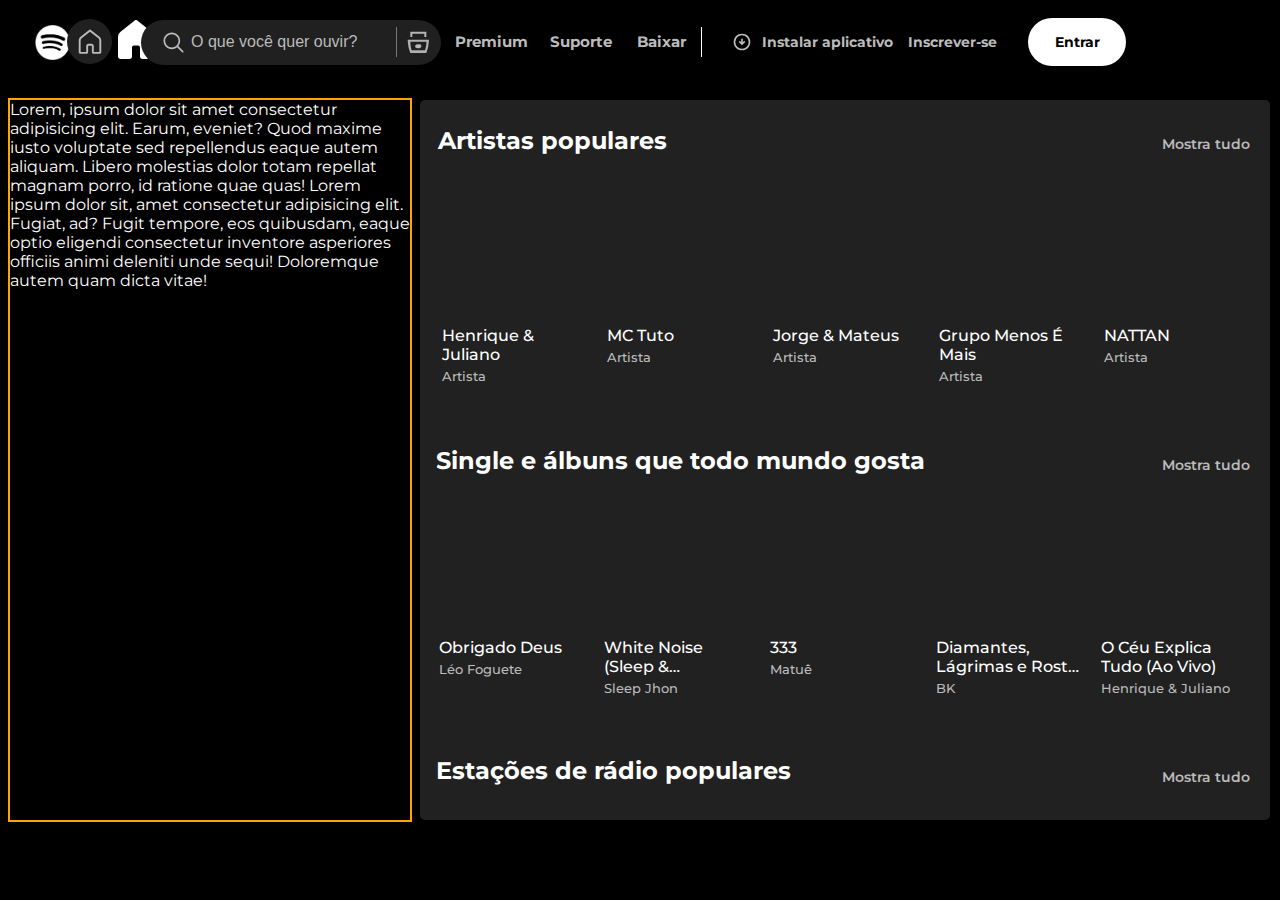
==== commit 37113d70: "feat: create new element to home after click" ====
--- a/index.html
+++ b/index.html
@@ -23,11 +23,7 @@
         <div class="header_container" id="header_container">
             <div class="logo" id="logo">
                 <img class="hori mobile" src="./src/img/icons/logo-spotify.png" alt="">
-
-                    <img class="vert desktop" src="./src/img/icons/logo-landscape.png" alt="">
-                <!-- <a href="" id="logo-1">
-                    
-                </a> -->
+                <img class="vert desktop" src="./src/img/icons/logo-landscape.png" alt="">
             </div>
 
             <div class="container-2" id="container-2">
@@ -38,9 +34,12 @@
                     <div class="desktop home-search">
 
                         <div class="box-home">
-                            <div class="home">
-                                <img class="home-gray" src="./src/img/icons/home-gray.svg" alt="">
-                                <img class="home-h" src="./src/img/icons/home-desktop.svg" alt="">
+                            <div class="home" id="home">
+                                <img class="home-gray" src="./src/img/icons/home-gray.svg" alt="" id="h-1">
+                                <img class="home-h" src="./src/img/icons/home-desktop.svg" alt="" id="h-2">
+                            </div>
+
+                            <div class="homeOcult homeAfterClick" id="homeAfterClick"><img src="./src/img/icons/home-after-click.svg" alt="" class="home-click" id="h-0">
                             </div>
                         </div>
 
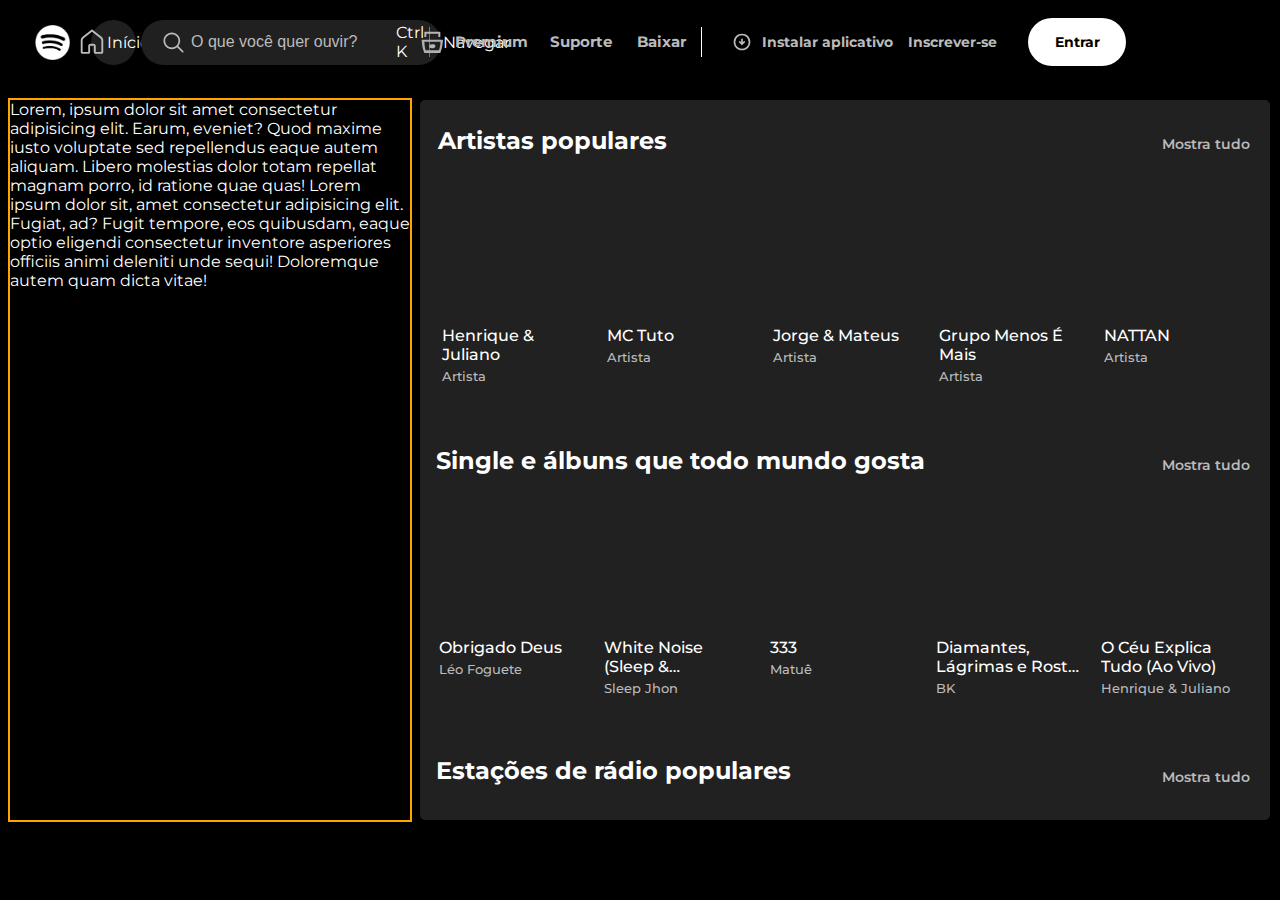
==== commit 9fd1fcb7: "feat: create small elements to show only after hover! the element are: start, navigate and one cmd w" ====
--- a/index.html
+++ b/index.html
@@ -37,10 +37,17 @@
                             <div class="home" id="home">
                                 <img class="home-gray" src="./src/img/icons/home-gray.svg" alt="" id="h-1">
                                 <img class="home-h" src="./src/img/icons/home-desktop.svg" alt="" id="h-2">
-                            </div>
-
-                            <div class="homeOcult homeAfterClick" id="homeAfterClick"><img src="./src/img/icons/home-after-click.svg" alt="" class="home-click" id="h-0">
-                            </div>
+
+                                <div class="inicio">
+                                    <span>Início</span>
+                                </div>
+                            </div>
+
+                            <div class="homeOcult homeAfterClick" id="homeAfterClick">
+                                <img src="./src/img/icons/home-after-click.svg" alt="" class="home-click" id="h-0">
+                            </div>
+
+                           
                         </div>
 
                         <div class="div-search">
@@ -49,11 +56,21 @@
 
                             <input type="text" name="" id="" placeholder="O que você quer ouvir?">
 
+                            <div class="ctrl">
+                                <span>Ctrl</span>
+                                <span>K</span>
+                            </div>
+
                             <div class="hori"></div>
 
                             <div class="bibliot">
                                 <img class="library" src="./src/img/icons/icon.nave-n.svg" alt="">
                                 <img class="library-h" src="./src/img/icons/library-desktop-hover.svg" alt="">
+
+                                <div class="navegar">
+                                    <span>Navegar</span>
+                                </div>
+
                             </div>
 
                         </div>
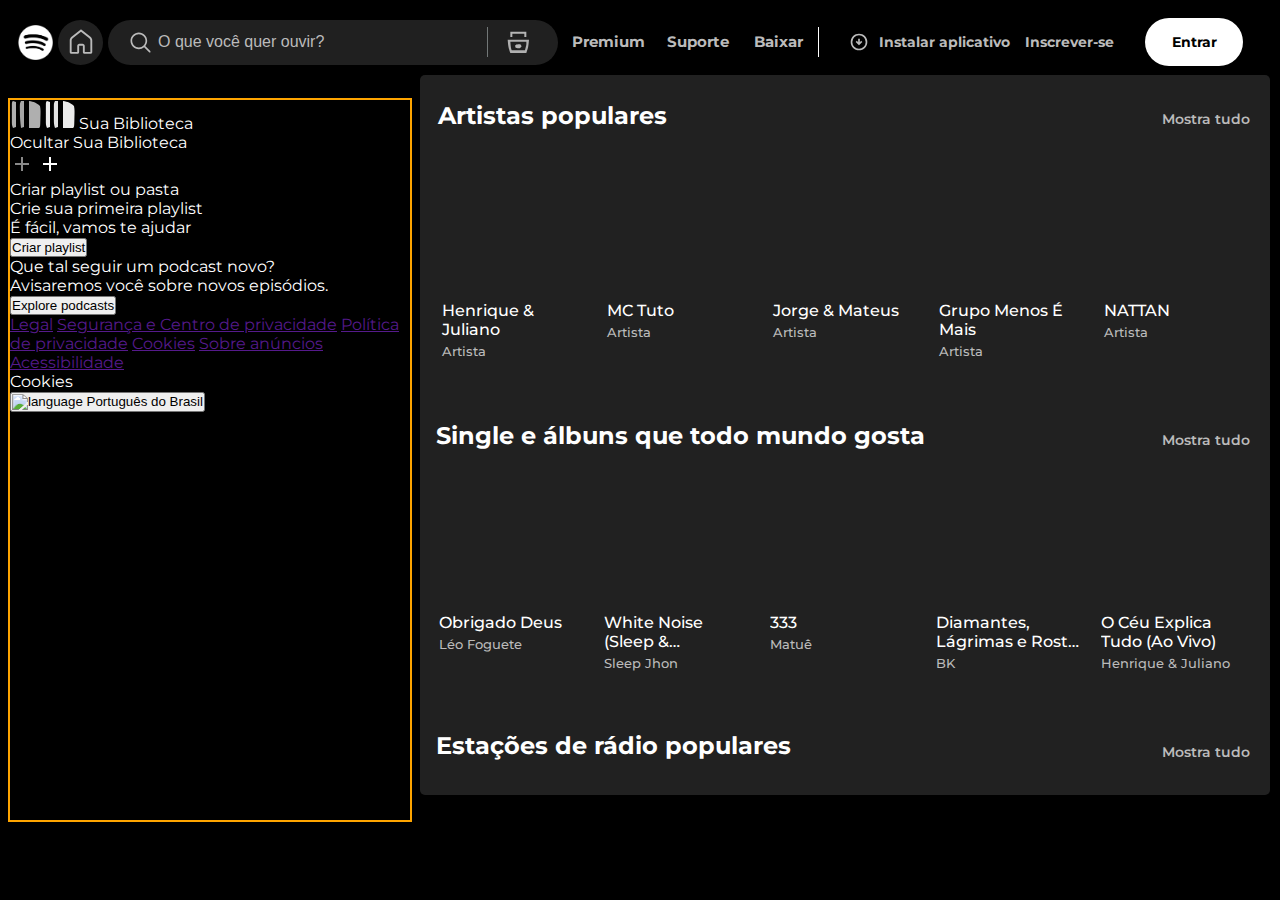
==== commit 2c4d4e94: "feat: create the structure to box-area-1 and attribute to others pages !" ====
--- a/index.html
+++ b/index.html
@@ -152,11 +152,77 @@
     <aside class="box-area-1 desktop">
         <div class="sua-biblioteca">
 
-            Lorem, ipsum dolor sit amet consectetur adipisicing elit. Earum, eveniet? Quod maxime iusto voluptate sed repellendus eaque autem aliquam. Libero molestias dolor totam repellat magnam porro, id ratione quae quas!
-            Lorem ipsum dolor sit, amet consectetur adipisicing elit. Fugiat, ad? Fugit tempore, eos quibusdam, eaque optio eligendi consectetur inventore asperiores officiis animi deleniti unde sequi! Doloremque autem quam dicta vitae!
-
+            <div class="box_biblio">
+                <img src="./src/img/icons/sua-biblioteca.svg" alt="">
+                <img src="./src/img/icons/sua-biblioteca-hover.svg" alt="">
+                <span>Sua Biblioteca</span>
+                <div class="inf">
+                    <span>Ocultar Sua Biblioteca</span>
+                </div>
+            </div>
+
+            <div class="box_more">
+                <img src="./src/img/icons/more.svg" alt="">
+                <img src="./src/img/icons/more-hover.svg" alt="">
+                <div class="inf">
+                    <span>Criar playlist ou pasta</span>
+                </div>
+            </div>
         </div>
 
+        <div class="scroll">
+
+            <div class="area-1">
+                <p>Crie sua primeira playlist</p>
+                <p>É fácil, vamos te ajudar</p>
+                
+                <div class="btn-explore">
+                    <button>
+                        <span>Criar playlist</span>
+                    </button>
+                </div>
+            </div>
+
+            <div class="area-2">
+                <p>Que tal seguir um podcast novo?</p>
+                <p>Avisaremos você sobre novos episódios.</p>
+                
+                <div class="btn-explore">
+                    <button>
+                        <span>Explore podcasts</span>
+                    </button>
+                </div>
+            </div>
+
+
+        </div>
+
+        <div class="box_rodape">
+            <div class="br">
+                <span><a href="">Legal</a></span>
+                <span><a href="">Segurança e Centro de privacidade</a></span>
+                <span><a href="">Política de privacidade</a></span>
+                <span><a href="">Cookies</a></span>
+                <span><a href="">Sobre anúncios</a></span>
+                <span><a href="">Acessibilidade</a></span>
+            </div>
+
+            <div class="cooks">
+                <p>
+                    <span>Cookies</span>
+                </p>
+            </div>
+
+            <div class="btn_idioma">
+                <button>
+                    <img src="src/img/icons/language.svg" alt="language">    
+                    <span>
+                        Português do Brasil
+                    </span>
+                </button>
+            </div>
+
+        </div>
 
     </aside>
 
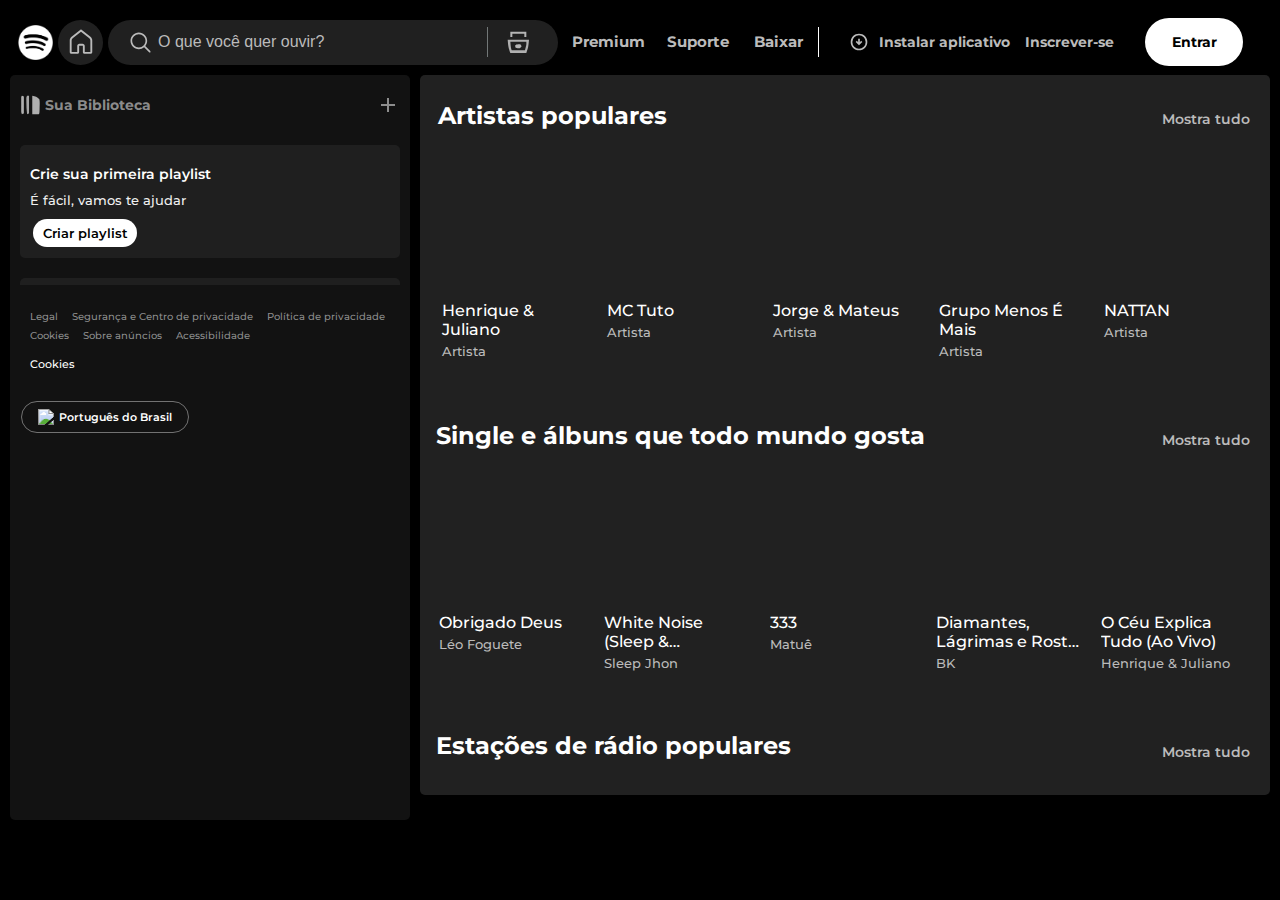
==== commit f4d0b171: "feat: create the footer to desktop!" ====
--- a/index.html
+++ b/index.html
@@ -1537,6 +1537,23 @@
                 <span><img src="src/img/icons/language.svg" alt="language"></span>Português do Brasil
             </button>
         </div>
+
+        <div class="teste-gratis desktop">
+
+            <div class="box-tst">
+                <h2>Testar o Premium de graça</h2>
+                <p>Inscreva-se para curtir música ilimitada e podcasts só com alguns anúncios. Não precisa de cartão de crédito.
+                </p>
+            </div>
+
+            <div class="btn-inscrever">
+                <button>
+                    <span>Inscreva-se grátis</span>
+                </button>
+            </div>
+
+        </div>
+
     </footer>
 
     <script  src="./src/js/index.js"></script>
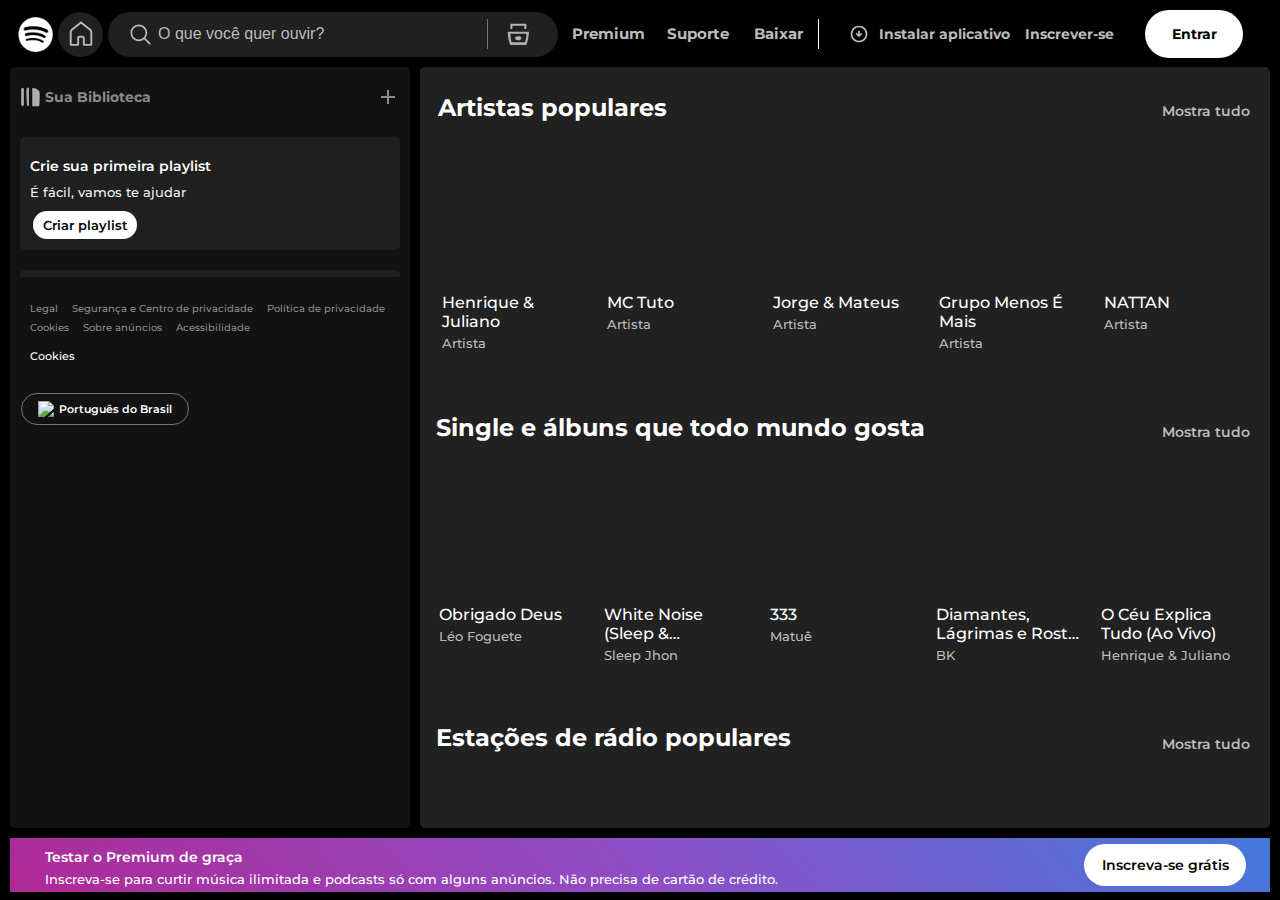
==== commit d8642bca: "feat: update structure!" ====
--- a/index.html
+++ b/index.html
@@ -22,12 +22,12 @@
     <header class="header" id="header">
         <div class="header_container" id="header_container">
             <div class="logo" id="logo">
-                <img class="hori mobile" src="./src/img/icons/logo-spotify.png" alt="">
+                <img class="hori mobile" src="./src/img/icons/logo-spotify.png" alt="" id="img-logo-mobile">
                 <img class="vert desktop" src="./src/img/icons/logo-landscape.png" alt="">
             </div>
 
             <div class="container-2" id="container-2">
-                    <div class="mobile search " id="search">
+                    <div class="mobile search" id="search-mobile">
                         <img src="./src/img/icons/search.svg" alt="" id="search-1">
                     </div>
 
@@ -113,7 +113,7 @@
 
                     </div>
     
-                    <div class="mobile button" id="button">
+                    <div class="mobile button" id="button-abrir-app">
                         <button>
                             <a href="https://play.google.com/store/search?q=spotify&c=apps" id="button-1">
                                 <span id="span">Abrir o app</span>
@@ -135,7 +135,7 @@
 
             
 
-        <nav class="header_nav hidden" id="header_nav">
+        <nav class="header_nav hidden" id="header_navL-list">
             <ul class="nav_list">
                 <li><a href="#">Entre</a></li>
                 <li><a href="#">Inscreva-se</a></li>
